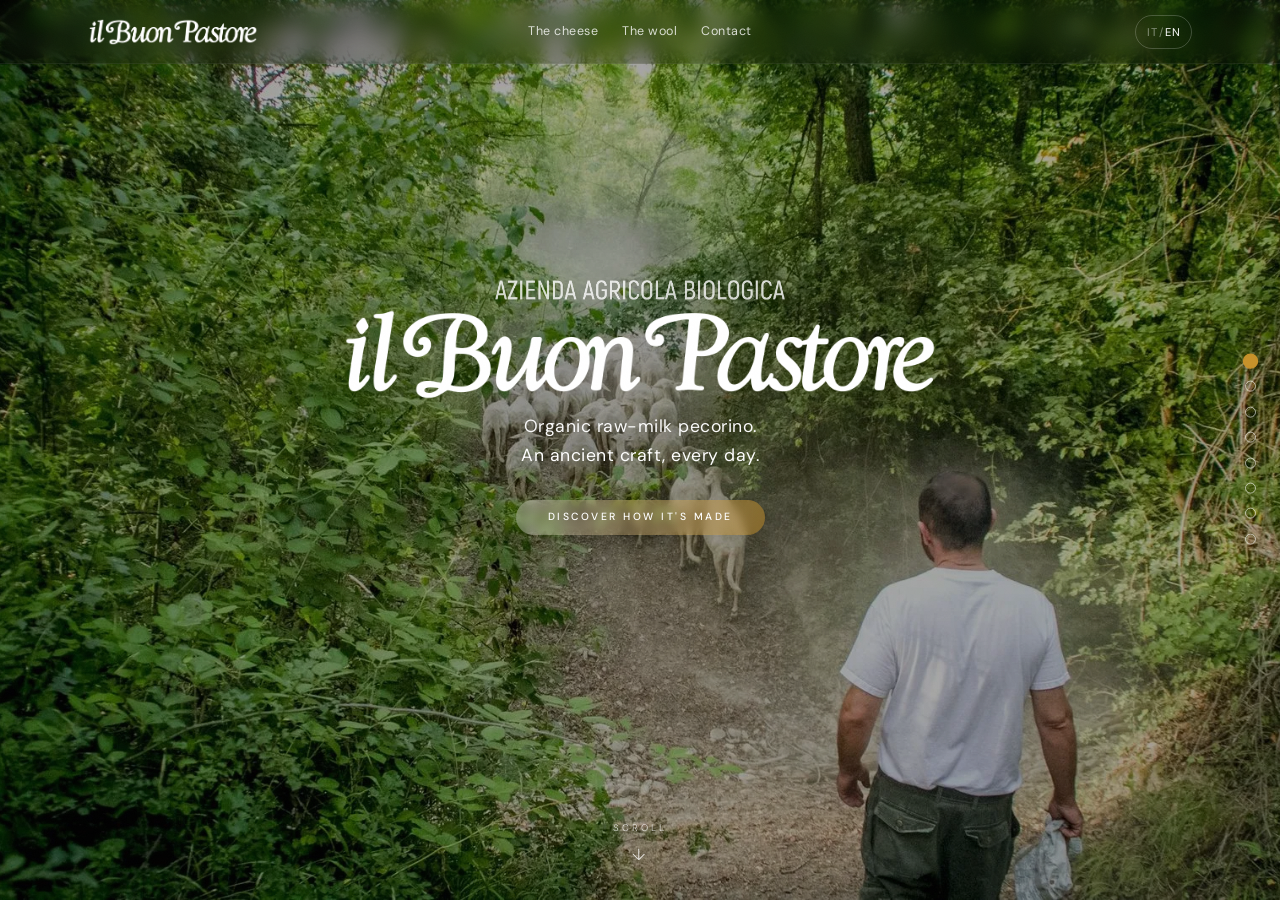
==== docs/index.html @ 24a3074b "feat: complete rework" ====
<!DOCTYPE html>
<html lang="it">
<head>
  <meta charset="UTF-8">
  <meta name="viewport" content="width=device-width, initial-scale=1.0">
  <title>Il Buon Pastore — Pecorino a latte crudo biologico</title>
  <meta name="description" data-i18n-attr="content" data-i18n="meta.desc"
        content="Azienda agricola Il Buon Pastore: pecorino a latte crudo certificato biologico. Dal pascolo alla tavola, un solo gesto antico.">
  <meta property="og:type" content="website">
  <meta property="og:url" content="https://ilbuonpastorebio.it">
  <meta property="og:title" content="Il Buon Pastore — Pecorino a latte crudo biologico">
  <meta property="og:description" content="Azienda agricola Il Buon Pastore: pecorino a latte crudo certificato biologico. Dal pascolo alla tavola, un solo gesto antico.">
  <meta property="og:image" content="https://ilbuonpastorebio.it/assets/imgs/og-cover.jpg">
  <meta property="og:image:width" content="1200">
  <meta property="og:image:height" content="630">
  <meta property="og:locale" content="it_IT">
  <meta property="og:locale:alternate" content="en_GB">
  <meta property="og:site_name" content="Il Buon Pastore">
  <meta name="twitter:card" content="summary_large_image">
  <link rel="icon" type="image/png" href="assets/imgs/favicon.png">
  <link rel="apple-touch-icon" href="assets/imgs/apple-touch-icon.png">
  <link rel="canonical" href="https://ilbuonpastorebio.it/">
  <link rel="alternate" hreflang="it" href="https://ilbuonpastorebio.it/">
  <link rel="alternate" hreflang="en" href="https://ilbuonpastorebio.it/">
  <link rel="alternate" hreflang="x-default" href="https://ilbuonpastorebio.it/">
  <link rel="preload" as="image" href="assets/imgs/hero.webp">
  <link rel="preconnect" href="https://fonts.googleapis.com">
  <link rel="preconnect" href="https://fonts.gstatic.com" crossorigin>
  <link href="https://fonts.googleapis.com/css2?family=DM+Sans:wght@300;400;500;600&family=Playfair+Display:wght@400;500;600;700;900&display=swap" rel="stylesheet">
  <link rel="stylesheet" href="css/style.css">
  <script type="application/ld+json">
  {
    "@context": "https://schema.org",
    "@type": "LocalBusiness",
    "name": "Il Buon Pastore",
    "description": "Azienda agricola biologica: pecorino a latte crudo certificato biologico. Dal pascolo alla tavola, un solo gesto antico.",
    "url": "https://ilbuonpastorebio.it",
    "image": "https://ilbuonpastorebio.it/assets/imgs/og-cover.jpg",
    "telephone": "+393393179926",
    "email": "levoland@libero.it",
    "address": {
      "@type": "PostalAddress",
      "streetAddress": "Via Ca' Santino 1963",
      "addressLocality": "Montefiore Conca",
      "addressRegion": "RN",
      "postalCode": "47834",
      "addressCountry": "IT"
    },
    "geo": {
      "@type": "GeoCoordinates",
      "latitude": 43.888,
      "longitude": 12.612
    },
    "openingHours": "Mo-Sa 15:00-19:00",
    "sameAs": ["https://instagram.com/ilbuonpastore"],
    "priceRange": "€€",
    "makesOffer": [
      {"@type": "Offer", "itemOffered": {"@type": "Product", "name": "Ricotta Fresca", "description": "Ricotta fresca cremosa di pecora biologica"}},
      {"@type": "Offer", "itemOffered": {"@type": "Product", "name": "Il Fresco", "description": "Pecorino a buccia bianca, latte crudo biologico"}},
      {"@type": "Offer", "itemOffered": {"@type": "Product", "name": "La Caciotta", "description": "Pecorino semistagionato a latte crudo biologico"}},
      {"@type": "Offer", "itemOffered": {"@type": "Product", "name": "L'Appassito", "description": "Pecorino a pasta non lavorata, latte crudo biologico"}},
      {"@type": "Offer", "itemOffered": {"@type": "Product", "name": "L'Aromatico", "description": "Pecorino alle erbe aromatiche, latte crudo biologico"}},
      {"@type": "Offer", "itemOffered": {"@type": "Product", "name": "Il Gobbo", "description": "Pecorino a caglio vegetale, latte crudo biologico"}},
      {"@type": "Offer", "itemOffered": {"@type": "Product", "name": "Il Noci", "description": "Pecorino affinato nella foglia di noce, latte crudo biologico"}},
      {"@type": "Offer", "itemOffered": {"@type": "Product", "name": "Il Castagno", "description": "Pecorino affinato nella foglia di castagno, latte crudo biologico"}},
      {"@type": "Offer", "itemOffered": {"@type": "Product", "name": "L'Ubriaco", "description": "Pecorino affinato nella vinaccia di Sangiovese, latte crudo biologico"}},
      {"@type": "Offer", "itemOffered": {"@type": "Product", "name": "L'Intenso", "description": "Pecorino di fossa, latte crudo biologico"}},
      {"@type": "Offer", "itemOffered": {"@type": "Product", "name": "Il Birrozzo", "description": "Pecorino affinato nelle trebbie di birra, latte crudo biologico"}},
      {"@type": "Offer", "itemOffered": {"@type": "Product", "name": "Il Blu", "description": "Pecorino erborinato a latte crudo biologico"}},
      {"@type": "Offer", "itemOffered": {"@type": "Product", "name": "Lo Stagionato", "description": "Pecorino lungo affinamento, latte crudo biologico"}},
      {"@type": "Offer", "itemOffered": {"@type": "Product", "name": "Yobee", "description": "Yogurt di pecora biologico"}}
    ]
  }
  </script>
</head>
<body>
  <div class="grain" aria-hidden="true"></div>
  <nav class="rail" id="rail" aria-label="Tappe del percorso"></nav>

  <header class="nav">
    <div class="nav-inner">
      <a href="#" class="nav-logo" aria-label="Il Buon Pastore — torna su" data-goto="0">
        <img src="assets/imgs/titolo.png" alt="Il Buon Pastore" class="nav-logo-img">
      </a>
      <nav class="nav-links" aria-label="Navigazione principale" id="navLinks"></nav>
      <div class="nav-tools">
        <button class="lang-toggle" id="langToggle" aria-label="Cambia lingua">
          <span class="lang-it">IT</span><span class="lang-sep">/</span><span class="lang-en">EN</span>
        </button>
        <button class="nav-burger" id="navBurger" aria-label="Apri menu" aria-expanded="false">
          <span></span><span></span><span></span>
        </button>
      </div>
    </div>
  </header>

  <main class="panels" id="panels">
    <!-- Hero (statico) -->
    <section class="panel panel-hero is-active">
      <div class="panel-bg" style="background-image:url('assets/imgs/hero.webp')"></div>
      <div class="panel-overlay"></div>
      <div class="panel-center">
        <span class="label hero-label-img"><img src="assets/imgs/sopratitolo.png" alt="Azienda agricola biologica" class="hero-sub-img"></span>
        <h1 class="hero-title"><img src="assets/imgs/titolo.png" alt="Il Buon Pastore" class="hero-logo"></h1>
        <p class="hero-sub" data-i18n="hero.sub">Pecorino a latte crudo, certificato biologico.<br>Un gesto antico, ogni giorno.</p>
        <button class="btn-cta" data-goto="1" data-i18n="hero.cta">Scopri come nasce</button>
      </div>
      <div class="panel-cue">
        <span data-i18n="hero.scroll">scorri</span>
        <span class="scroll-arrow">↓</span>
      </div>
    </section>
    <!-- Contatti (generato da JS) -->
    <section class="panel panel-light" id="contatti"></section>
  </main>

  <script src="js/i18n.js"></script>
  <script src="js/main.js"></script>
</body>
</html>
---- docs/css/style.css ----
/* Il Buon Pastore — style.css */

:root{
  --bg:#FAF7F0;--fg:#1A1A1A;--muted:#5A5A5A;--oro:#C8922A;
  --border:rgba(107,63,31,.08);
  --font-h:'Playfair Display',Georgia,serif;
  --font-b:'DM Sans',system-ui,sans-serif;
  --ease:cubic-bezier(.16,1,.3,1);--ease-out:cubic-bezier(.22,1,.36,1);
  --nav-h:64px;--pad:clamp(20px,5vw,48px);
}

*{box-sizing:border-box;margin:0;padding:0}
html,body{height:100%;overflow:hidden}
body{font:300 1.1rem/1.7 var(--font-b);color:var(--fg);background:#000;-webkit-font-smoothing:antialiased}
h1,h2{font-family:var(--font-h);font-weight:600;line-height:1.1}
h2{font-size:clamp(1.8rem,4vw,3rem);margin-bottom:.5em}
p{color:var(--muted)}
a{color:inherit;text-decoration:none}
img,iframe{display:block;max-width:100%}
a:focus-visible,button:focus-visible{outline:2px solid var(--oro);outline-offset:2px;border-radius:2px}
.label{font:500 .65rem/1 var(--font-b);text-transform:uppercase;letter-spacing:3px;color:var(--oro);margin-bottom:.8rem}

/* Grain */
.grain{position:fixed;inset:0;z-index:9000;pointer-events:none;opacity:.02;background-image:url("data:image/svg+xml,%3Csvg xmlns='http://www.w3.org/2000/svg' width='200' height='200'%3E%3Cfilter id='n'%3E%3CfeTurbulence type='fractalNoise' baseFrequency='.9' numOctaves='3' stitchTiles='stitch'/%3E%3C/filter%3E%3Crect width='100%25' height='100%25' filter='url(%23n)'/%3E%3C/svg%3E")}

/* Panels */
.panels{position:fixed;inset:0;z-index:1}
.panel{position:absolute;inset:0;display:flex;align-items:center;justify-content:center;opacity:0;pointer-events:none;clip-path:inset(12% 18% 12% 18% round 20px);transition:clip-path .65s var(--ease-out),opacity .35s var(--ease-out);will-change:clip-path,opacity}
.panel.is-active{opacity:1;pointer-events:auto;clip-path:inset(0 0 0 0 round 0)}
.panel.is-leaving-fwd{opacity:0;clip-path:inset(6% 10% 6% 10% round 14px);transition:clip-path .5s var(--ease),opacity .3s .1s var(--ease)}
.panel.is-leaving-bwd{opacity:0;clip-path:inset(-5% -5% -5% -5% round 0);transition:clip-path .5s var(--ease),opacity .25s .1s var(--ease)}

.panel-bg{position:absolute;inset:0;background:var(--fg) center/cover no-repeat}
.panel-crossfade{position:absolute;inset:0}
.scene-slide{position:absolute;inset:0;background:center/cover no-repeat;opacity:0;transition:opacity 2s var(--ease-out)}
.scene-slide.is-active{opacity:1}
.panel-overlay{position:absolute;inset:0;background:rgba(0,0,0,.35)}

/* Hero */
.panel-hero .panel-center{position:relative;z-index:2;text-align:center;padding:0 var(--pad);margin-top:-10vh}
.panel-hero .label{color:#fff;opacity:.9;font-size:.72rem;letter-spacing:4px;margin-bottom:1.2rem}
.hero-title{margin-bottom:.3em;filter:drop-shadow(0 4px 30px rgba(0,0,0,.4))}
.hero-logo{max-width:clamp(250px,50vw,600px);height:auto;display:block;margin:0 auto;filter:brightness(0) invert(1)}
.hero-sub{color:#fff;font-size:clamp(.9rem,1.5vw,1.1rem);font-weight:400;letter-spacing:.5px;text-shadow:0 1px 16px rgba(0,0,0,.5);margin-bottom:1.8rem}
.hero-sub-img{max-width:clamp(150px,30vw,300px);height:auto;display:block;margin:0 auto;filter:brightness(0) invert(1);opacity:.9}
.btn-cta{display:inline-block;padding:.75rem 2rem;font:500 .65rem/1 var(--font-b);letter-spacing:2.5px;text-transform:uppercase;color:#fff;background:linear-gradient(90deg,rgba(255,255,255,.3),rgba(200,146,42,.5));backdrop-filter:blur(4px);-webkit-backdrop-filter:blur(4px);border:none;border-radius:30px;cursor:pointer;transition:transform .3s,box-shadow .3s}
.btn-cta:hover{transform:translateY(-2px);box-shadow:0 6px 20px rgba(200,146,42,.25)}
.panel-cue{position:absolute;bottom:2rem;left:50%;transform:translateX(-50%);z-index:2;display:flex;flex-direction:column;align-items:center;gap:.3rem;color:#fff;font-size:.6rem;text-transform:uppercase;letter-spacing:3px;opacity:.8}
.scroll-arrow{font-size:1rem;animation:bounce 2s var(--ease) infinite}
@keyframes bounce{0%,100%{transform:translateY(0)}50%{transform:translateY(5px)}}

/* Chapter */
.panel-split{position:absolute;bottom:clamp(1.5rem,3vh,3rem);right:clamp(1rem,2vw,2rem);z-index:2;pointer-events:none;width:clamp(240px,28vw,380px)}
.panel-text{pointer-events:auto;display:flex;flex-direction:column;padding:clamp(1rem,2vw,1.5rem);background:rgba(0,0,0,.5);backdrop-filter:blur(8px);-webkit-backdrop-filter:blur(8px);border-left:3px solid var(--oro);border-radius:10px;opacity:0;transform:translateY(20px);transition:opacity .8s .4s var(--ease-out),transform .8s .4s var(--ease-out)}
.panel.is-active .panel-text{opacity:1;transform:translateY(0)}
.panel-text h2{color:#fff;font-size:clamp(1.3rem,2.5vw,2rem)}
.panel-text p{max-width:38ch;font-size:.88rem;line-height:1.5;color:rgba(255,255,255,.88)}
.panel-text p:empty{display:none}
.panel-text p+p{margin-top:.6rem}
.panel-text .label{color:var(--oro);margin-bottom:.4rem;font-size:.55rem;letter-spacing:2px}
.link-evidenziato{color:var(--oro);text-decoration:underline;text-underline-offset:3px;font-weight:500;transition:color .3s}
.link-evidenziato:hover{color:#fff}

/* Photo dots */
.photo-dots{display:flex;gap:6px;margin-top:.8rem}
.photo-dot{width:8px;height:8px;border-radius:50%;border:1.5px solid rgba(255,255,255,.5);background:transparent;padding:0;cursor:pointer;transition:background .3s,border-color .3s,transform .3s}
.photo-dot.active{background:var(--oro);border-color:var(--oro);transform:scale(1.3)}
.photo-dot:hover:not(.active){border-color:rgba(255,255,255,.9)}

/* Gallery */
.panel-gallery{background:var(--bg)}
.gallery-wrap{position:relative;z-index:2;width:100%;height:100%;display:flex;flex-direction:column;justify-content:center;padding:var(--pad);opacity:0;transform:translateY(20px);transition:opacity .8s .3s var(--ease-out),transform .8s .3s var(--ease-out)}
.panel-gallery.is-active .gallery-wrap{opacity:1;transform:translateY(0)}
.gallery-header{text-align:center;margin-bottom:clamp(1.5rem,3vw,2.5rem)}
.gallery-header h2{font-size:clamp(1.8rem,3.5vw,2.8rem);font-weight:400;color:var(--fg)}
.gallery-hint{font-size:.95rem;color:var(--oro);opacity:.9;margin-top:.3rem;font-weight:500}
.gallery-strip{display:flex;gap:clamp(10px,1.5vw,16px);overflow-x:auto;padding-bottom:8px;scroll-snap-type:x mandatory;-webkit-overflow-scrolling:touch;scrollbar-width:thin;scrollbar-color:var(--oro) transparent;touch-action:pan-x;height:clamp(300px,55vh,500px)}
.gallery-strip::-webkit-scrollbar{height:4px}
.gallery-strip::-webkit-scrollbar-thumb{background:var(--oro);border-radius:2px}
.gallery-item{flex:0 0 clamp(200px,28vw,320px);border-radius:10px;overflow:hidden;scroll-snap-align:center;display:flex;flex-direction:column;cursor:pointer}
.gallery-name{padding:.5rem 0;text-align:center;font:500 .85rem/1.2 var(--font-h);color:var(--fg);background:var(--bg)}
.gallery-item img{width:100%;flex:1;min-height:0;object-fit:cover;transition:transform .5s var(--ease)}
.gallery-item:hover img{transform:scale(1.05)}
/* WhatsApp button (lightbox) */
.gallery-wa-btn{display:inline-flex;align-items:center;gap:.6rem;padding:.7rem 1.8rem;background:var(--bg);color:#1a8f45;border:1.5px solid #25D366;font:500 .72rem/1 var(--font-b);letter-spacing:1.5px;text-transform:uppercase;border-radius:30px;text-decoration:none;transition:background .3s,transform .3s,box-shadow .3s}
.gallery-wa-btn svg{width:18px;height:18px;color:#25D366}
.gallery-wa-btn:hover{background:rgba(37,211,102,.08);transform:translateY(-2px);box-shadow:0 6px 20px rgba(37,211,102,.15)}

/* Product lightbox */
.product-lb{position:fixed;inset:0;z-index:9500;background:rgba(0,0,0,.8);backdrop-filter:blur(6px);display:flex;align-items:center;justify-content:center;opacity:0;pointer-events:none;transition:opacity .3s var(--ease-out);padding:2rem}
.product-lb.open{opacity:1;pointer-events:auto}
.product-lb-inner{position:relative;background:var(--bg);border-radius:14px;max-width:800px;width:100%;max-height:85vh;overflow-y:auto;-webkit-overflow-scrolling:touch;touch-action:pan-y;display:grid;grid-template-columns:1fr;box-shadow:0 20px 60px rgba(0,0,0,.4)}
@media(min-width:600px){.product-lb-inner{grid-template-columns:1fr 1fr}}
.product-lb-close{position:absolute;top:.8rem;right:.8rem;width:36px;height:36px;border-radius:50%;border:none;background:rgba(0,0,0,.5);color:#fff;font-size:1.4rem;cursor:pointer;z-index:1;transition:background .3s}
.product-lb-close:hover{background:rgba(180,40,40,.7)}
.product-lb-content{display:contents}
.product-lb-content img{width:100%;height:100%;min-height:250px;object-fit:cover;border-radius:14px 14px 0 0}
@media(min-width:600px){.product-lb-content img{border-radius:14px 0 0 14px}}
.product-lb-info{padding:1.5rem;display:flex;flex-direction:column;gap:.6rem}
.product-lb-info h3{font:600 1.4rem var(--font-h);color:var(--fg)}
.product-lb-sub{font-size:.7rem;letter-spacing:2px;text-transform:uppercase;color:var(--oro)}
.product-lb-info p{font-size:.88rem;line-height:1.6;color:var(--muted)}
.product-lb-scheda{display:flex;flex-direction:column;gap:.4rem;border-top:1px solid var(--border);padding-top:.8rem;margin-top:.4rem}
.scheda-item{display:flex;align-items:baseline;gap:.4rem;font-size:.75rem;line-height:1.4;padding:.45rem .7rem;border-radius:8px}
.scheda-tag{font-size:.68rem;font-weight:600;white-space:nowrap}
.scheda-val{color:var(--muted);font-size:.75rem}
.scheda-item:nth-child(5n+1){background:rgba(200,146,42,.1)}
.scheda-item:nth-child(5n+1) .scheda-tag{color:#C8922A}
.scheda-item:nth-child(5n+2){background:rgba(160,98,59,.1)}
.scheda-item:nth-child(5n+2) .scheda-tag{color:#A0623B}
.scheda-item:nth-child(5n+3){background:rgba(107,83,64,.1)}
.scheda-item:nth-child(5n+3) .scheda-tag{color:#6B5340}
.scheda-item:nth-child(5n+4){background:rgba(139,125,60,.1)}
.scheda-item:nth-child(5n+4) .scheda-tag{color:#8B7D3C}
.scheda-item:nth-child(5n+5){background:rgba(140,90,74,.1)}
.scheda-item:nth-child(5n+5) .scheda-tag{color:#8C5A4A}
.product-lb-info .gallery-wa-btn{margin-top:.8rem;align-self:center}

/* Contatti */
.panel-light{background:var(--bg);justify-content:center;align-items:center;overflow-y:auto}
.panel-light .contatti-wrap{position:relative;z-index:2;width:100%;max-width:1200px;margin:0 auto;padding:calc(var(--nav-h) + 2rem) var(--pad) 2rem;opacity:0;transform:translateY(30px);transition:opacity .8s .3s var(--ease-out),transform .8s .3s var(--ease-out)}
.panel-light.is-active .contatti-wrap{opacity:1;transform:translateY(0)}
.contatti-header{text-align:center;margin-bottom:clamp(24px,4vw,48px)}
.contatti-header h2{font-size:clamp(2rem,4vw,3rem);font-weight:400}
.contatti-cards{display:grid;grid-template-columns:1fr 1.4fr;gap:clamp(24px,4vw,48px);align-items:start;max-width:900px;margin:0 auto}
.contatti-left{display:flex;flex-direction:column;gap:12px}
.contatto-link{display:flex;align-items:center;gap:14px;padding:16px 20px;border:1px solid var(--border);border-radius:10px;text-decoration:none;color:var(--fg);transition:border-color .3s,transform .3s,box-shadow .3s}
@media(hover:hover){.contatto-link:hover{border-color:var(--oro);transform:translateY(-2px);box-shadow:0 6px 20px rgba(200,146,42,.08)}}
.contatto-link-text{display:flex;flex-direction:column;gap:2px}
.contatto-link strong{font-size:.7rem;letter-spacing:2px;text-transform:uppercase;color:var(--oro)}
.contatto-icon{color:var(--oro);width:28px;height:28px;flex-shrink:0}
.contatto-icon svg{width:100%;height:100%}
.contatto-detail{font-size:.88rem;color:var(--muted)}
.contatti-right{border:1px solid var(--border);border-radius:12px;padding:clamp(20px,3vw,32px)}
.contatto-place{display:flex;flex-direction:column;align-items:center;text-align:center;gap:4px;margin-bottom:16px}
.contatto-place strong{font-size:.7rem;letter-spacing:2px;text-transform:uppercase;color:var(--oro)}
.contatto-place .contatto-icon{margin-bottom:4px}
.orari{margin-top:14px;padding:12px 16px;border:1px solid var(--border);border-radius:8px;max-width:280px;margin-inline:auto}
.orari-label{display:block;font-size:.62rem;font-weight:600;letter-spacing:2px;text-transform:uppercase;color:var(--oro);margin-bottom:8px;text-align:center}
.orari-row{display:flex;justify-content:space-between;font-size:.78rem;color:var(--muted);padding:3px 0}
.orari-closed span:last-child{color:rgba(192,57,43,.7);font-weight:600}
.map-wrap{margin-top:16px;border-radius:8px;overflow:hidden}


/* Rail */
.rail{position:fixed;right:clamp(12px,2vw,24px);top:50%;transform:translateY(-50%);z-index:8000;display:flex;flex-direction:column;gap:.9rem}
.rail-dot{position:relative;width:11px;height:11px;background:none;border:none;cursor:pointer;display:flex;align-items:center;justify-content:flex-end;padding:0}
.rail-dot::after{content:'';width:9px;height:9px;border-radius:50%;border:1.5px solid rgba(255,255,255,.6);background:transparent;transition:background .35s var(--ease),transform .35s var(--ease),border-color .35s}
.rail-dot.active::after{background:var(--oro);border-color:var(--oro);transform:scale(1.4)}
.rail-label{position:absolute;right:20px;top:50%;transform:translateY(-50%) translateX(5px);font-size:.58rem;text-transform:uppercase;letter-spacing:2px;color:#fff;background:rgba(0,0,0,.6);padding:.2rem .5rem;border-radius:16px;white-space:nowrap;opacity:0;pointer-events:none;transition:opacity .3s,transform .3s}
.rail-dot:hover .rail-label{opacity:1;transform:translateY(-50%) translateX(0)}

/* Nav */
.nav{position:fixed;top:0;left:0;right:0;z-index:8500;height:var(--nav-h);display:flex;align-items:center;background:rgba(0,0,0,.2);backdrop-filter:blur(10px);-webkit-backdrop-filter:blur(10px);border-bottom:1px solid rgba(255,255,255,.06)}
.nav-inner{width:100%;max-width:1200px;margin:0 auto;padding:0 var(--pad);display:flex;align-items:center;justify-content:space-between;gap:1.5rem;position:relative}
.nav-logo{cursor:pointer;display:flex;align-items:center}
.nav-logo-img{height:28px;width:auto;filter:brightness(0) invert(1)}
.nav-links{display:flex;gap:1.5rem;position:absolute;left:50%;transform:translateX(-50%)}
.nav-links a{font-size:.78rem;font-weight:400;letter-spacing:.5px;color:rgba(255,255,255,.8);position:relative;padding:.2rem 0;transition:color .3s;cursor:pointer}
.nav-links a:hover{color:#fff}
.nav-links a::after{content:'';position:absolute;left:0;bottom:-2px;width:0;height:1.5px;background:var(--oro);transition:width .35s var(--ease)}
.nav-links a:hover::after{width:100%}
.nav-tools{display:flex;align-items:center;gap:.5rem}
.lang-toggle{font-family:var(--font-b);background:none;border:1px solid rgba(255,255,255,.2);color:#fff;cursor:pointer;border-radius:30px;font-size:.7rem;letter-spacing:1px;padding:.4rem .65rem;min-height:34px;transition:border-color .3s,color .3s}
.lang-toggle:hover{border-color:var(--oro);color:var(--oro)}
.lang-toggle .lang-sep{opacity:.4;margin:0 1px}
.lang-toggle .lang-it,.lang-toggle .lang-en{opacity:.45;transition:opacity .3s}
body[data-lang="it"] .lang-toggle .lang-it{opacity:1}
body[data-lang="en"] .lang-toggle .lang-en{opacity:1}
.nav-burger{display:none;flex-direction:column;gap:4px;background:none;border:none;cursor:pointer;padding:.5rem}
.nav-burger span{width:20px;height:2px;background:#fff;transition:transform .35s var(--ease),opacity .3s}

/* Responsive */
@media(max-width:768px){
  .nav-links{position:fixed;top:0;left:0;right:0;bottom:0;width:100vw;height:100vh;flex-direction:column;align-items:center;justify-content:center;gap:1.5rem;background:rgba(0,0,0,.92);backdrop-filter:blur(16px);-webkit-backdrop-filter:blur(16px);padding:0;opacity:0;pointer-events:none;transition:opacity .4s var(--ease);transform:none;z-index:8400}
  .nav-links.open{opacity:1;pointer-events:auto}
  .nav-links a{padding:0;font:400 clamp(1.6rem,6vw,2.2rem)/1.2 var(--font-h);color:rgba(255,255,255,.85);opacity:0;transform:translateY(12px);transition:opacity .4s var(--ease-out),transform .4s var(--ease-out),color .3s}
  .nav-links a::after{display:none}
  .nav-links.open a{opacity:1;transform:translateY(0)}
  .nav-links.open a:nth-child(1){transition-delay:.05s}
  .nav-links.open a:nth-child(2){transition-delay:.1s}
  .nav-links.open a:nth-child(3){transition-delay:.15s}
  .nav-links a:hover{color:var(--oro)}
  .nav-burger{display:flex}
  .nav-burger.open span:nth-child(1){transform:translateY(6px) rotate(45deg)}
  .nav-burger.open span:nth-child(2){opacity:0}
  .nav-burger.open span:nth-child(3){transform:translateY(-6px) rotate(-45deg)}
  .rail,.grain{display:none}
  .panel-split{bottom:1rem;right:.8rem;left:.8rem;width:auto}
  .panel-text{overflow-y:auto;max-height:45vh;border-left:none;border-top:2px solid var(--oro);border-radius:10px;padding:1.2rem}
  .panel-cue{display:none}
  .panel-light .contatti-wrap{padding-top:calc(var(--nav-h) + 1.5rem)}
  .contatti-cards{grid-template-columns:1fr}
  .contatti-left{flex-direction:row;gap:8px}
  .contatto-link{flex:1;min-width:0;padding:12px 10px;gap:8px;justify-content:center}
  .contatto-link-text .contatto-detail{display:none}
  .contatto-link strong{font-size:.58rem;letter-spacing:1px}
  .contatto-icon{width:22px;height:22px}
  .panel-bg[data-focus="top"]{background-position:center top}
  .panel-bg[data-focus="bottom"]{background-position:center bottom}
  .panel-bg[data-focus="left"]{background-position:left center}
  .panel-bg[data-focus="right"]{background-position:right center}
  .panel-bg[data-focus="top-left"]{background-position:left top}
  .panel-bg[data-focus="top-right"]{background-position:right top}
  .panel-bg[data-focus="bottom-left"]{background-position:left bottom}
  .panel-bg[data-focus="bottom-right"]{background-position:right bottom}
  .panel-crossfade[data-focus] .scene-slide{background-position:inherit}
}

/* Reduced motion */
@media(prefers-reduced-motion:reduce){
  .panel{transition:none;clip-path:none}
  .panel-text,.panel-light .contatti-wrap,.gallery-wrap{transition:none;opacity:1;transform:none}
  .scroll-arrow{animation:none}
}
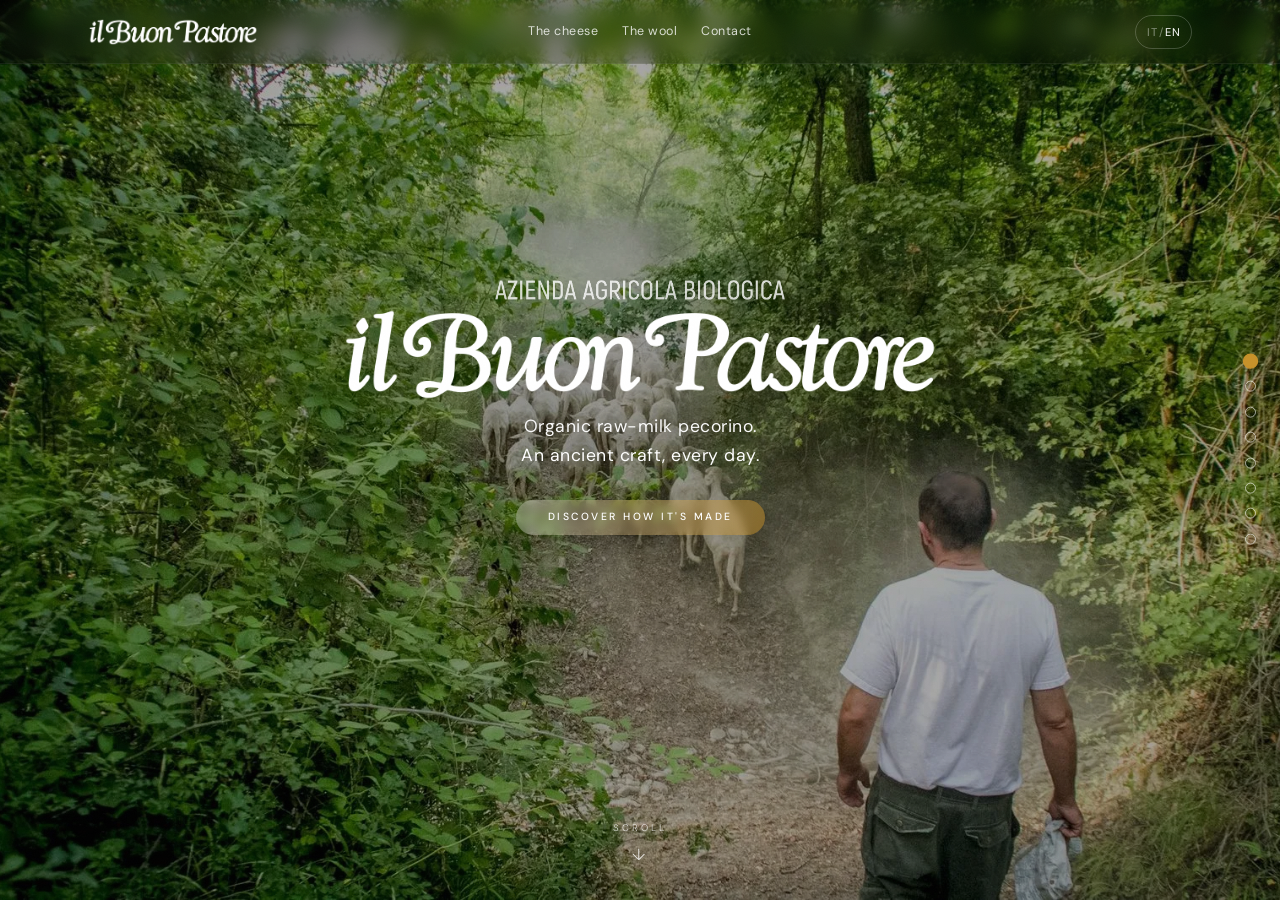
==== commit 4c0c2379: "feat: phone number + seo google" ====
--- a/docs/index.html
+++ b/docs/index.html
@@ -5,11 +5,11 @@
   <meta name="viewport" content="width=device-width, initial-scale=1.0">
   <title>Il Buon Pastore — Pecorino a latte crudo biologico</title>
   <meta name="description" data-i18n-attr="content" data-i18n="meta.desc"
-        content="Azienda agricola Il Buon Pastore: pecorino a latte crudo certificato biologico. Dal pascolo alla tavola, un solo gesto antico.">
+        content="Il Buon Pastore — pecorino a latte crudo biologico a Montefiore Conca (Rimini). Formaggi artigianali di pecora: stagionato, erborinato, di fossa, ricotta. Vendita diretta.">
   <meta property="og:type" content="website">
   <meta property="og:url" content="https://ilbuonpastorebio.it">
   <meta property="og:title" content="Il Buon Pastore — Pecorino a latte crudo biologico">
-  <meta property="og:description" content="Azienda agricola Il Buon Pastore: pecorino a latte crudo certificato biologico. Dal pascolo alla tavola, un solo gesto antico.">
+  <meta property="og:description" content="Il Buon Pastore — pecorino a latte crudo biologico a Montefiore Conca (Rimini). Formaggi artigianali di pecora: stagionato, erborinato, di fossa, ricotta. Vendita diretta.">
   <meta property="og:image" content="https://ilbuonpastorebio.it/assets/imgs/og-cover.jpg">
   <meta property="og:image:width" content="1200">
   <meta property="og:image:height" content="630">
@@ -48,8 +48,8 @@
     },
     "geo": {
       "@type": "GeoCoordinates",
-      "latitude": 43.888,
-      "longitude": 12.612
+      "latitude": 43.859999,
+      "longitude": 12.610867
     },
     "openingHours": "Mo-Sa 15:00-19:00",
     "sameAs": ["https://instagram.com/ilbuonpastore"],
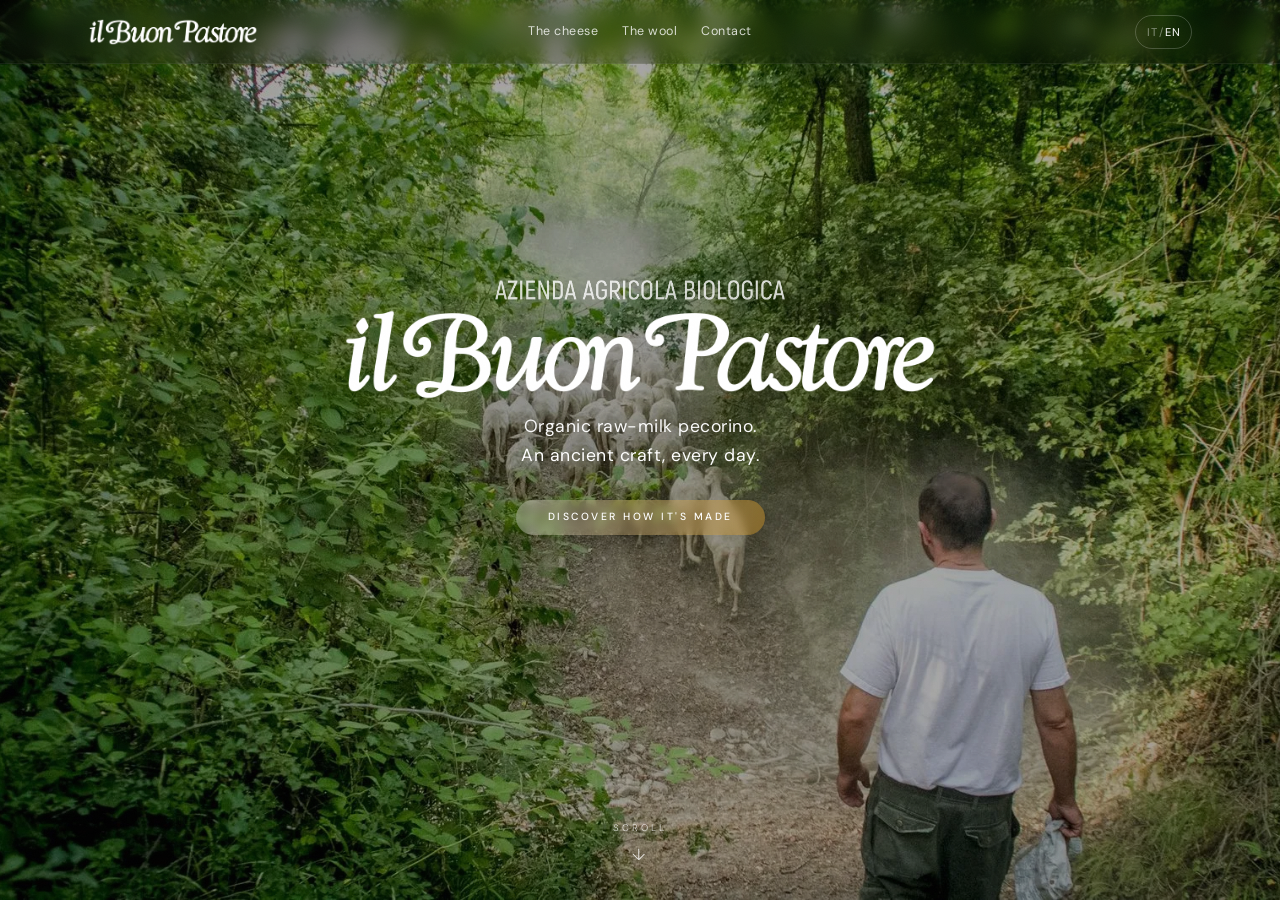
==== commit a8e4364b: "feat: remove rail dots" ====
--- a/docs/index.html
+++ b/docs/index.html
@@ -75,7 +75,6 @@
 </head>
 <body>
   <div class="grain" aria-hidden="true"></div>
-  <nav class="rail" id="rail" aria-label="Tappe del percorso"></nav>
 
   <header class="nav">
     <div class="nav-inner">
--- a/docs/css/style.css
+++ b/docs/css/style.css
@@ -142,13 +142,6 @@
 .map-wrap{margin-top:16px;border-radius:8px;overflow:hidden}
 
 
-/* Rail */
-.rail{position:fixed;right:clamp(12px,2vw,24px);top:50%;transform:translateY(-50%);z-index:8000;display:flex;flex-direction:column;gap:.9rem}
-.rail-dot{position:relative;width:11px;height:11px;background:none;border:none;cursor:pointer;display:flex;align-items:center;justify-content:flex-end;padding:0}
-.rail-dot::after{content:'';width:9px;height:9px;border-radius:50%;border:1.5px solid rgba(255,255,255,.6);background:transparent;transition:background .35s var(--ease),transform .35s var(--ease),border-color .35s}
-.rail-dot.active::after{background:var(--oro);border-color:var(--oro);transform:scale(1.4)}
-.rail-label{position:absolute;right:20px;top:50%;transform:translateY(-50%) translateX(5px);font-size:.58rem;text-transform:uppercase;letter-spacing:2px;color:#fff;background:rgba(0,0,0,.6);padding:.2rem .5rem;border-radius:16px;white-space:nowrap;opacity:0;pointer-events:none;transition:opacity .3s,transform .3s}
-.rail-dot:hover .rail-label{opacity:1;transform:translateY(-50%) translateX(0)}
 
 /* Nav */
 .nav{position:fixed;top:0;left:0;right:0;z-index:8500;height:var(--nav-h);display:flex;align-items:center;background:rgba(0,0,0,.2);backdrop-filter:blur(10px);-webkit-backdrop-filter:blur(10px);border-bottom:1px solid rgba(255,255,255,.06)}
@@ -185,13 +178,13 @@
   .nav-burger.open span:nth-child(1){transform:translateY(6px) rotate(45deg)}
   .nav-burger.open span:nth-child(2){opacity:0}
   .nav-burger.open span:nth-child(3){transform:translateY(-6px) rotate(-45deg)}
-  .rail,.grain{display:none}
+  .grain{display:none}
   .panel-split{bottom:1rem;right:.8rem;left:.8rem;width:auto}
   .panel-text{overflow-y:auto;max-height:45vh;border-left:none;border-top:2px solid var(--oro);border-radius:10px;padding:1.2rem}
   .panel-cue{display:none}
   .panel-light .contatti-wrap{padding-top:calc(var(--nav-h) + 1.5rem)}
   .contatti-cards{grid-template-columns:1fr}
-  .contatti-left{flex-direction:row;gap:8px}
+  .contatti-left{display:grid;grid-template-columns:1fr 1fr;gap:8px}
   .contatto-link{flex:1;min-width:0;padding:12px 10px;gap:8px;justify-content:center}
   .contatto-link-text .contatto-detail{display:none}
   .contatto-link strong{font-size:.58rem;letter-spacing:1px}
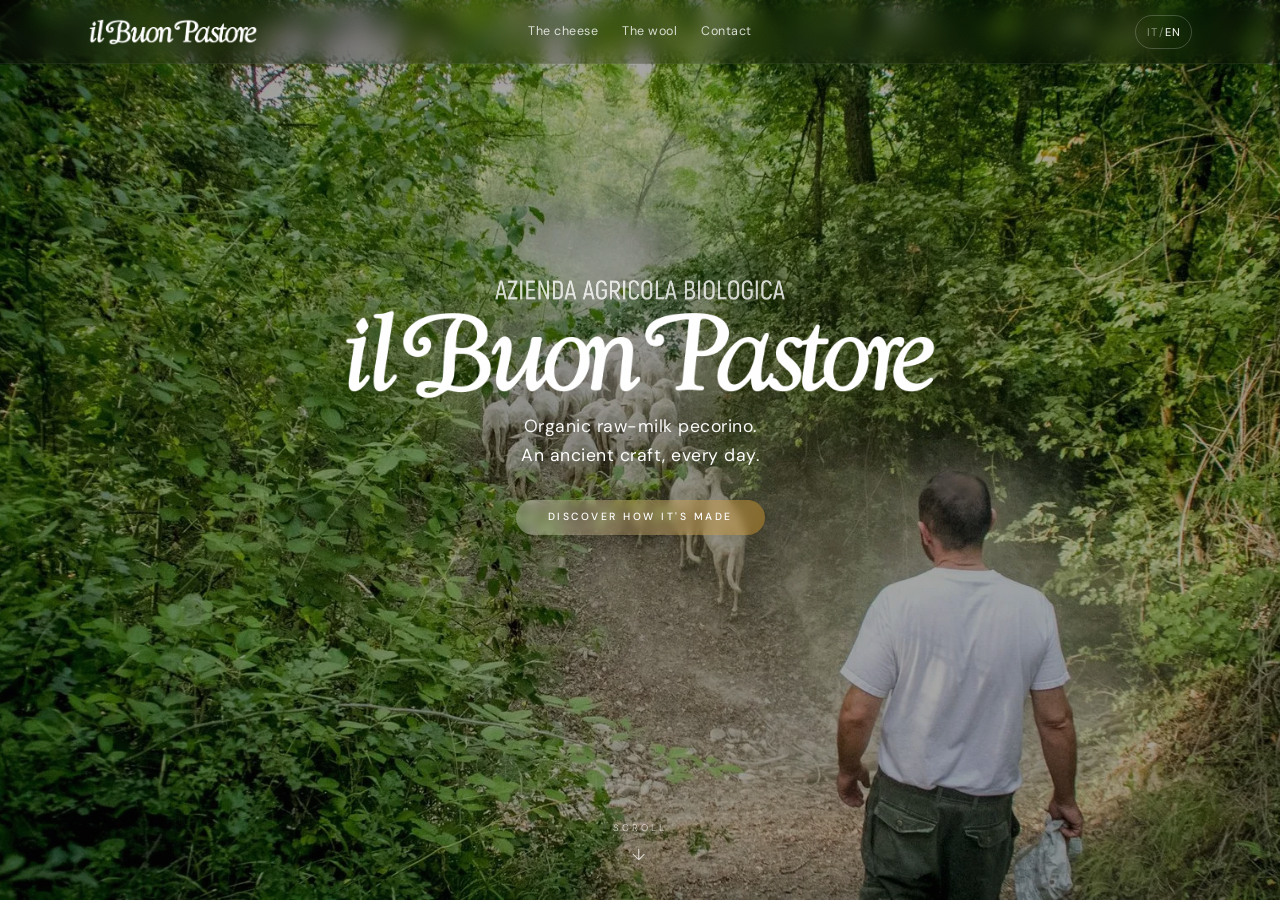
==== commit a2c1687e: "feat: fixing products for google search console" ====
--- a/docs/index.html
+++ b/docs/index.html
@@ -53,23 +53,7 @@
     },
     "openingHours": "Mo-Sa 15:00-19:00",
     "sameAs": ["https://instagram.com/ilbuonpastore"],
-    "priceRange": "€€",
-    "makesOffer": [
-      {"@type": "Offer", "itemOffered": {"@type": "Product", "name": "Ricotta Fresca", "description": "Ricotta fresca cremosa di pecora biologica"}},
-      {"@type": "Offer", "itemOffered": {"@type": "Product", "name": "Il Fresco", "description": "Pecorino a buccia bianca, latte crudo biologico"}},
-      {"@type": "Offer", "itemOffered": {"@type": "Product", "name": "La Caciotta", "description": "Pecorino semistagionato a latte crudo biologico"}},
-      {"@type": "Offer", "itemOffered": {"@type": "Product", "name": "L'Appassito", "description": "Pecorino a pasta non lavorata, latte crudo biologico"}},
-      {"@type": "Offer", "itemOffered": {"@type": "Product", "name": "L'Aromatico", "description": "Pecorino alle erbe aromatiche, latte crudo biologico"}},
-      {"@type": "Offer", "itemOffered": {"@type": "Product", "name": "Il Gobbo", "description": "Pecorino a caglio vegetale, latte crudo biologico"}},
-      {"@type": "Offer", "itemOffered": {"@type": "Product", "name": "Il Noci", "description": "Pecorino affinato nella foglia di noce, latte crudo biologico"}},
-      {"@type": "Offer", "itemOffered": {"@type": "Product", "name": "Il Castagno", "description": "Pecorino affinato nella foglia di castagno, latte crudo biologico"}},
-      {"@type": "Offer", "itemOffered": {"@type": "Product", "name": "L'Ubriaco", "description": "Pecorino affinato nella vinaccia di Sangiovese, latte crudo biologico"}},
-      {"@type": "Offer", "itemOffered": {"@type": "Product", "name": "L'Intenso", "description": "Pecorino di fossa, latte crudo biologico"}},
-      {"@type": "Offer", "itemOffered": {"@type": "Product", "name": "Il Birrozzo", "description": "Pecorino affinato nelle trebbie di birra, latte crudo biologico"}},
-      {"@type": "Offer", "itemOffered": {"@type": "Product", "name": "Il Blu", "description": "Pecorino erborinato a latte crudo biologico"}},
-      {"@type": "Offer", "itemOffered": {"@type": "Product", "name": "Lo Stagionato", "description": "Pecorino lungo affinamento, latte crudo biologico"}},
-      {"@type": "Offer", "itemOffered": {"@type": "Product", "name": "Yobee", "description": "Yogurt di pecora biologico"}}
-    ]
+    "priceRange": "€€"
   }
   </script>
 </head>
--- a/docs/css/style.css
+++ b/docs/css/style.css
@@ -16,6 +16,7 @@
 h2{font-size:clamp(1.8rem,4vw,3rem);margin-bottom:.5em}
 p{color:var(--muted)}
 a{color:inherit;text-decoration:none}
+*{-webkit-tap-highlight-color:transparent}
 img,iframe{display:block;max-width:100%}
 a:focus-visible,button:focus-visible{outline:2px solid var(--oro);outline-offset:2px;border-radius:2px}
 .label{font:500 .65rem/1 var(--font-b);text-transform:uppercase;letter-spacing:3px;color:var(--oro);margin-bottom:.8rem}
@@ -73,7 +74,7 @@
 .panel-gallery.is-active .gallery-wrap{opacity:1;transform:translateY(0)}
 .gallery-header{text-align:center;margin-bottom:clamp(1.5rem,3vw,2.5rem)}
 .gallery-header h2{font-size:clamp(1.8rem,3.5vw,2.8rem);font-weight:400;color:var(--fg)}
-.gallery-hint{font-size:.95rem;color:var(--oro);opacity:.9;margin-top:.3rem;font-weight:500}
+.gallery-hint{font:400 1.05rem/1.2 var(--font-h);color:var(--oro);opacity:.85;margin-top:.5rem}
 .gallery-strip{display:flex;gap:clamp(10px,1.5vw,16px);overflow-x:auto;padding-bottom:8px;scroll-snap-type:x mandatory;-webkit-overflow-scrolling:touch;scrollbar-width:thin;scrollbar-color:var(--oro) transparent;touch-action:pan-x;height:clamp(300px,55vh,500px)}
 .gallery-strip::-webkit-scrollbar{height:4px}
 .gallery-strip::-webkit-scrollbar-thumb{background:var(--oro);border-radius:2px}
@@ -91,7 +92,7 @@
 .product-lb.open{opacity:1;pointer-events:auto}
 .product-lb-inner{position:relative;background:var(--bg);border-radius:14px;max-width:800px;width:100%;max-height:85vh;overflow-y:auto;-webkit-overflow-scrolling:touch;touch-action:pan-y;display:grid;grid-template-columns:1fr;box-shadow:0 20px 60px rgba(0,0,0,.4)}
 @media(min-width:600px){.product-lb-inner{grid-template-columns:1fr 1fr}}
-.product-lb-close{position:absolute;top:.8rem;right:.8rem;width:36px;height:36px;border-radius:50%;border:none;background:rgba(0,0,0,.5);color:#fff;font-size:1.4rem;cursor:pointer;z-index:1;transition:background .3s}
+.product-lb-close{position:absolute;top:.8rem;right:.8rem;width:36px;height:36px;border-radius:50%;border:none;background:rgba(0,0,0,.5);color:#fff;font-size:1.4rem;cursor:pointer;z-index:1;transition:background .3s;display:flex;align-items:center;justify-content:center;line-height:1}
 .product-lb-close:hover{background:rgba(180,40,40,.7)}
 .product-lb-content{display:contents}
 .product-lb-content img{width:100%;height:100%;min-height:250px;object-fit:cover;border-radius:14px 14px 0 0}
@@ -160,7 +161,7 @@
 .lang-toggle .lang-it,.lang-toggle .lang-en{opacity:.45;transition:opacity .3s}
 body[data-lang="it"] .lang-toggle .lang-it{opacity:1}
 body[data-lang="en"] .lang-toggle .lang-en{opacity:1}
-.nav-burger{display:none;flex-direction:column;gap:4px;background:none;border:none;cursor:pointer;padding:.5rem}
+.nav-burger{display:none;flex-direction:column;gap:4px;background:none;border:none;cursor:pointer;padding:.5rem;position:relative;z-index:8600}
 .nav-burger span{width:20px;height:2px;background:#fff;transition:transform .35s var(--ease),opacity .3s}
 
 /* Responsive */
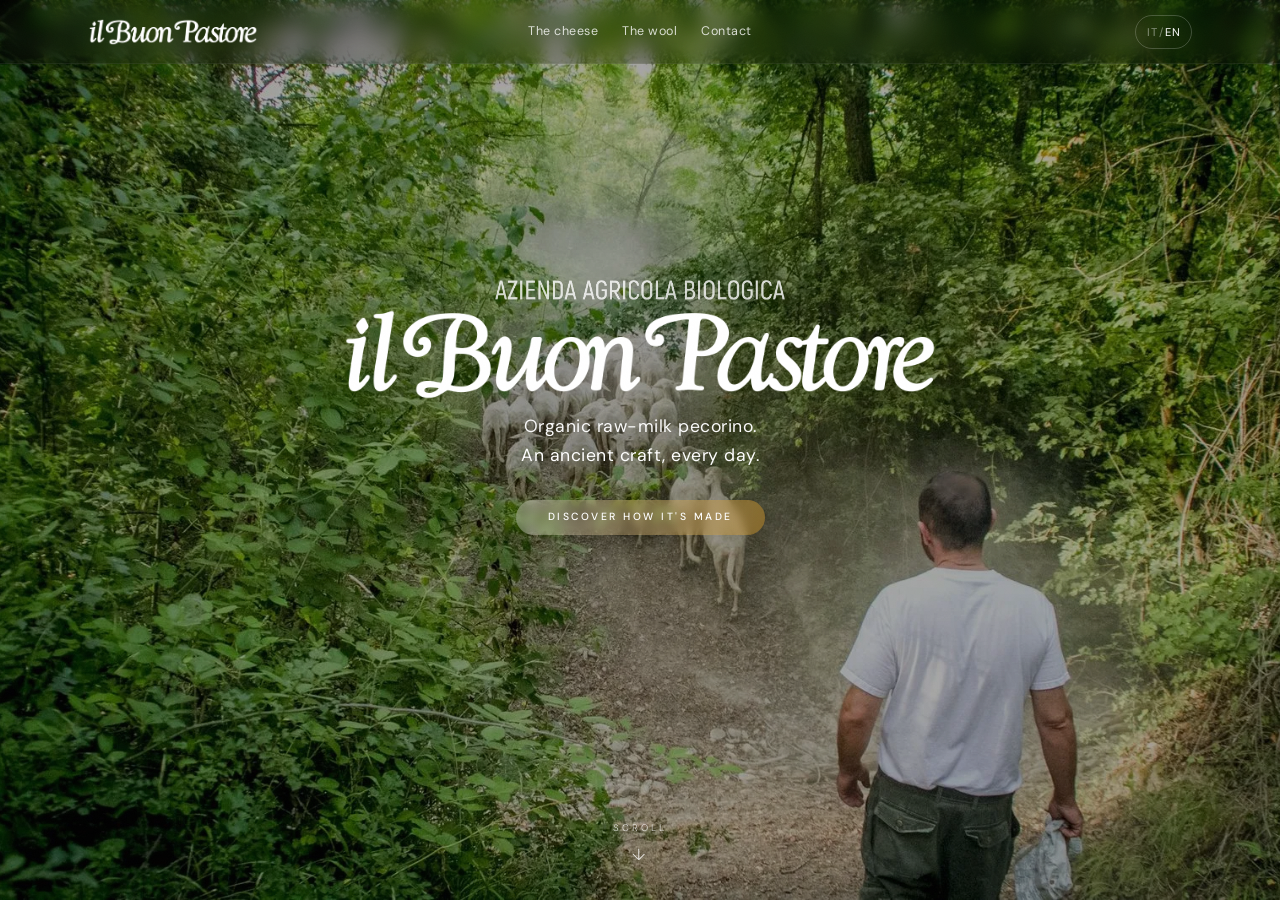
==== commit 91ba688c: "refactor: self-host fonts, click-to-load map, GDPR compliance" ====
--- a/docs/index.html
+++ b/docs/index.html
@@ -20,13 +20,8 @@
   <link rel="icon" type="image/png" href="assets/imgs/favicon.png">
   <link rel="apple-touch-icon" href="assets/imgs/apple-touch-icon.png">
   <link rel="canonical" href="https://ilbuonpastorebio.it/">
-  <link rel="alternate" hreflang="it" href="https://ilbuonpastorebio.it/">
-  <link rel="alternate" hreflang="en" href="https://ilbuonpastorebio.it/">
-  <link rel="alternate" hreflang="x-default" href="https://ilbuonpastorebio.it/">
   <link rel="preload" as="image" href="assets/imgs/hero.webp">
-  <link rel="preconnect" href="https://fonts.googleapis.com">
-  <link rel="preconnect" href="https://fonts.gstatic.com" crossorigin>
-  <link href="https://fonts.googleapis.com/css2?family=DM+Sans:wght@300;400;500;600&family=Playfair+Display:wght@400;500;600;700;900&display=swap" rel="stylesheet">
+
   <link rel="stylesheet" href="css/style.css">
   <script type="application/ld+json">
   {
--- a/docs/css/style.css
+++ b/docs/css/style.css
@@ -1,4 +1,8 @@
 /* Il Buon Pastore — style.css */
+
+/* Fonts (self-hosted, variable) */
+@font-face{font-family:'Playfair Display';font-style:normal;font-weight:400 900;font-display:swap;src:url(../assets/fonts/playfair-display.woff2) format('woff2')}
+@font-face{font-family:'DM Sans';font-style:normal;font-weight:300 600;font-display:swap;src:url(../assets/fonts/dm-sans.woff2) format('woff2')}
 
 :root{
   --bg:#FAF7F0;--fg:#1A1A1A;--muted:#5A5A5A;--oro:#C8922A;
@@ -141,6 +145,10 @@
 .orari-row{display:flex;justify-content:space-between;font-size:.78rem;color:var(--muted);padding:3px 0}
 .orari-closed span:last-child{color:rgba(192,57,43,.7);font-weight:600}
 .map-wrap{margin-top:16px;border-radius:8px;overflow:hidden}
+.map-placeholder{display:flex;flex-direction:column;align-items:center;justify-content:center;gap:.5rem;height:180px;background:rgba(200,146,42,.06);border:1.5px dashed var(--oro);border-radius:6px;cursor:pointer;transition:background .3s,border-color .3s}
+.map-placeholder span{font-size:.75rem;color:var(--oro);font-weight:500;letter-spacing:.5px}
+.map-placeholder .contatto-icon{width:24px;height:24px}
+.map-placeholder:hover{background:rgba(200,146,42,.12);border-color:#a67a1a}
 
 
 
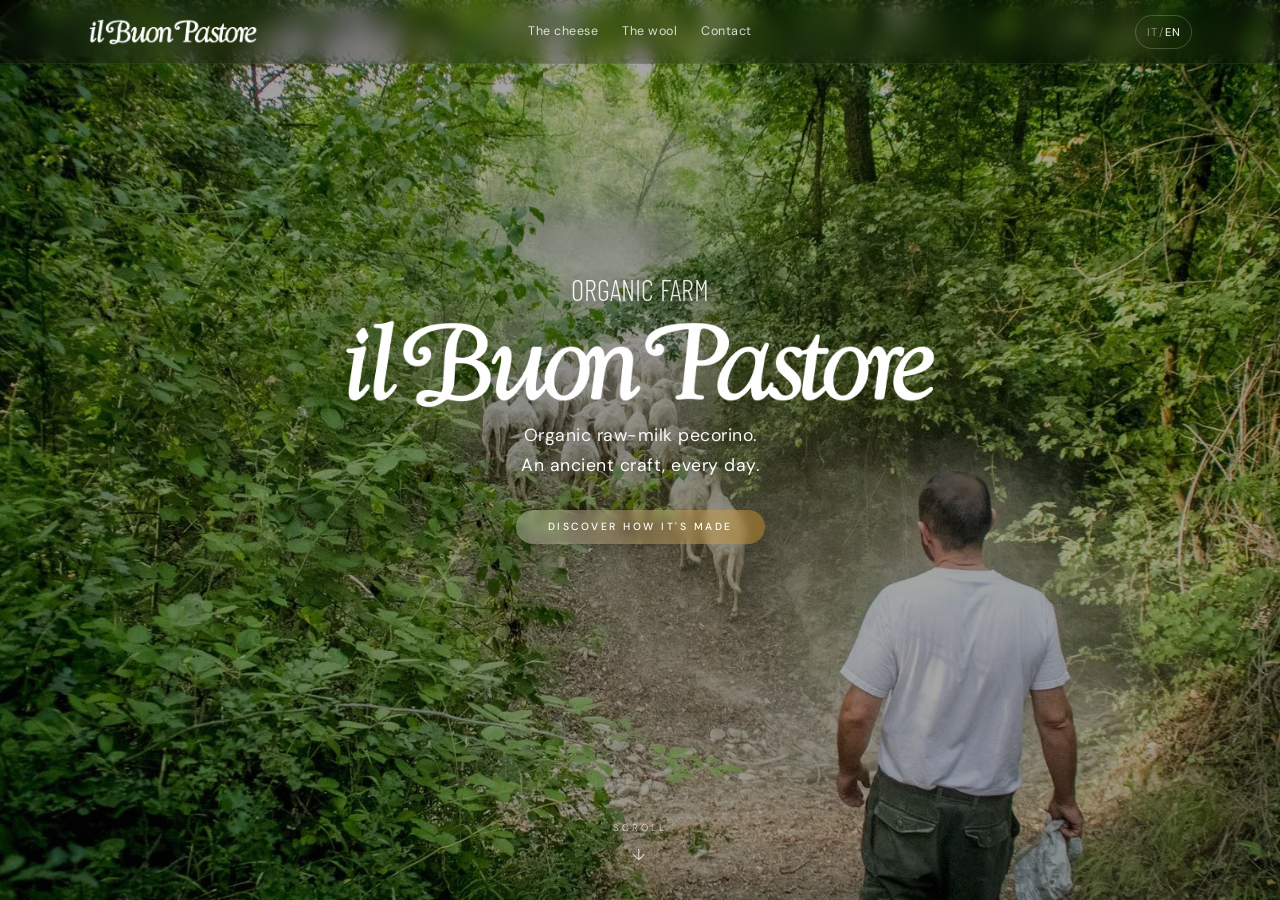
==== commit e0f5c9eb: "fix: align docs, remove dead code, EN fallback for non-IT browsers" ====
--- a/docs/index.html
+++ b/docs/index.html
@@ -47,7 +47,7 @@
       "longitude": 12.610867
     },
     "openingHours": "Mo-Sa 15:00-19:00",
-    "sameAs": ["https://instagram.com/ilbuonpastore"],
+    "sameAs": ["https://instagram.com/aziendailbuonpastore"],
     "priceRange": "€€"
   }
   </script>
@@ -78,7 +78,7 @@
       <div class="panel-bg" style="background-image:url('assets/imgs/hero.webp')"></div>
       <div class="panel-overlay"></div>
       <div class="panel-center">
-        <span class="label hero-label-img"><img src="assets/imgs/sopratitolo.png" alt="Azienda agricola biologica" class="hero-sub-img"></span>
+        <span class="hero-sub-img" data-i18n="hero.sopratitolo">Azienda Agricola Biologica</span>
         <h1 class="hero-title"><img src="assets/imgs/titolo.png" alt="Il Buon Pastore" class="hero-logo"></h1>
         <p class="hero-sub" data-i18n="hero.sub">Pecorino a latte crudo, certificato biologico.<br>Un gesto antico, ogni giorno.</p>
         <button class="btn-cta" data-goto="1" data-i18n="hero.cta">Scopri come nasce</button>
--- a/docs/css/style.css
+++ b/docs/css/style.css
@@ -3,6 +3,7 @@
 /* Fonts (self-hosted, variable) */
 @font-face{font-family:'Playfair Display';font-style:normal;font-weight:400 900;font-display:swap;src:url(../assets/fonts/playfair-display.woff2) format('woff2')}
 @font-face{font-family:'DM Sans';font-style:normal;font-weight:300 600;font-display:swap;src:url(../assets/fonts/dm-sans.woff2) format('woff2')}
+@font-face{font-family:'Barlow Condensed';font-style:normal;font-weight:300;font-display:swap;src:url(../assets/fonts/barlow-condensed.woff2) format('woff2')}
 
 :root{
   --bg:#FAF7F0;--fg:#1A1A1A;--muted:#5A5A5A;--oro:#C8922A;
@@ -43,11 +44,10 @@
 
 /* Hero */
 .panel-hero .panel-center{position:relative;z-index:2;text-align:center;padding:0 var(--pad);margin-top:-10vh}
-.panel-hero .label{color:#fff;opacity:.9;font-size:.72rem;letter-spacing:4px;margin-bottom:1.2rem}
 .hero-title{margin-bottom:.3em;filter:drop-shadow(0 4px 30px rgba(0,0,0,.4))}
 .hero-logo{max-width:clamp(250px,50vw,600px);height:auto;display:block;margin:0 auto;filter:brightness(0) invert(1)}
 .hero-sub{color:#fff;font-size:clamp(.9rem,1.5vw,1.1rem);font-weight:400;letter-spacing:.5px;text-shadow:0 1px 16px rgba(0,0,0,.5);margin-bottom:1.8rem}
-.hero-sub-img{max-width:clamp(150px,30vw,300px);height:auto;display:block;margin:0 auto;filter:brightness(0) invert(1);opacity:.9}
+.hero-sub-img{display:block;margin:0 auto;color:#fff;font-family:'Barlow Condensed',sans-serif;font-weight:300;font-size:clamp(1.1rem,3vw,1.8rem);letter-spacing:0;text-transform:uppercase;opacity:.9;text-shadow:0 1px 16px rgba(0,0,0,.5)}
 .btn-cta{display:inline-block;padding:.75rem 2rem;font:500 .65rem/1 var(--font-b);letter-spacing:2.5px;text-transform:uppercase;color:#fff;background:linear-gradient(90deg,rgba(255,255,255,.3),rgba(200,146,42,.5));backdrop-filter:blur(4px);-webkit-backdrop-filter:blur(4px);border:none;border-radius:30px;cursor:pointer;transition:transform .3s,box-shadow .3s}
 .btn-cta:hover{transform:translateY(-2px);box-shadow:0 6px 20px rgba(200,146,42,.25)}
 .panel-cue{position:absolute;bottom:2rem;left:50%;transform:translateX(-50%);z-index:2;display:flex;flex-direction:column;align-items:center;gap:.3rem;color:#fff;font-size:.6rem;text-transform:uppercase;letter-spacing:3px;opacity:.8}
@@ -109,6 +109,7 @@
 .scheda-item{display:flex;align-items:baseline;gap:.4rem;font-size:.75rem;line-height:1.4;padding:.45rem .7rem;border-radius:8px}
 .scheda-tag{font-size:.68rem;font-weight:600;white-space:nowrap}
 .scheda-val{color:var(--muted);font-size:.75rem}
+.scheda-val strong{color:var(--fg);font-weight:600}
 .scheda-item:nth-child(5n+1){background:rgba(200,146,42,.1)}
 .scheda-item:nth-child(5n+1) .scheda-tag{color:#C8922A}
 .scheda-item:nth-child(5n+2){background:rgba(160,98,59,.1)}
@@ -123,7 +124,7 @@
 
 /* Contatti */
 .panel-light{background:var(--bg);justify-content:center;align-items:center;overflow-y:auto}
-.panel-light .contatti-wrap{position:relative;z-index:2;width:100%;max-width:1200px;margin:0 auto;padding:calc(var(--nav-h) + 2rem) var(--pad) 2rem;opacity:0;transform:translateY(30px);transition:opacity .8s .3s var(--ease-out),transform .8s .3s var(--ease-out)}
+.panel-light .contatti-wrap{position:relative;z-index:2;width:100%;max-width:1200px;margin:0 auto;padding:calc(var(--nav-h) + 2rem) var(--pad) 1rem;opacity:0;transform:translateY(30px);transition:opacity .8s .3s var(--ease-out),transform .8s .3s var(--ease-out)}
 .panel-light.is-active .contatti-wrap{opacity:1;transform:translateY(0)}
 .contatti-header{text-align:center;margin-bottom:clamp(24px,4vw,48px)}
 .contatti-header h2{font-size:clamp(2rem,4vw,3rem);font-weight:400}
@@ -149,6 +150,11 @@
 .map-placeholder span{font-size:.75rem;color:var(--oro);font-weight:500;letter-spacing:.5px}
 .map-placeholder .contatto-icon{width:24px;height:24px}
 .map-placeholder:hover{background:rgba(200,146,42,.12);border-color:#a67a1a}
+.site-footer{margin-top:clamp(16px,3vw,24px);padding-top:12px;border-top:1px solid var(--border);text-align:center;display:flex;flex-direction:column;align-items:center;gap:.2rem}
+.footer-logo{height:18px;width:auto;margin-bottom:.1rem}
+.site-footer p{font-size:.62rem;color:var(--muted);line-height:1.5;letter-spacing:.3px}
+.footer-privacy{font-size:.55rem;color:var(--oro);opacity:.7;margin-top:.2rem;letter-spacing:.5px;transition:opacity .3s}
+.footer-privacy:hover{opacity:1}
 
 
 
